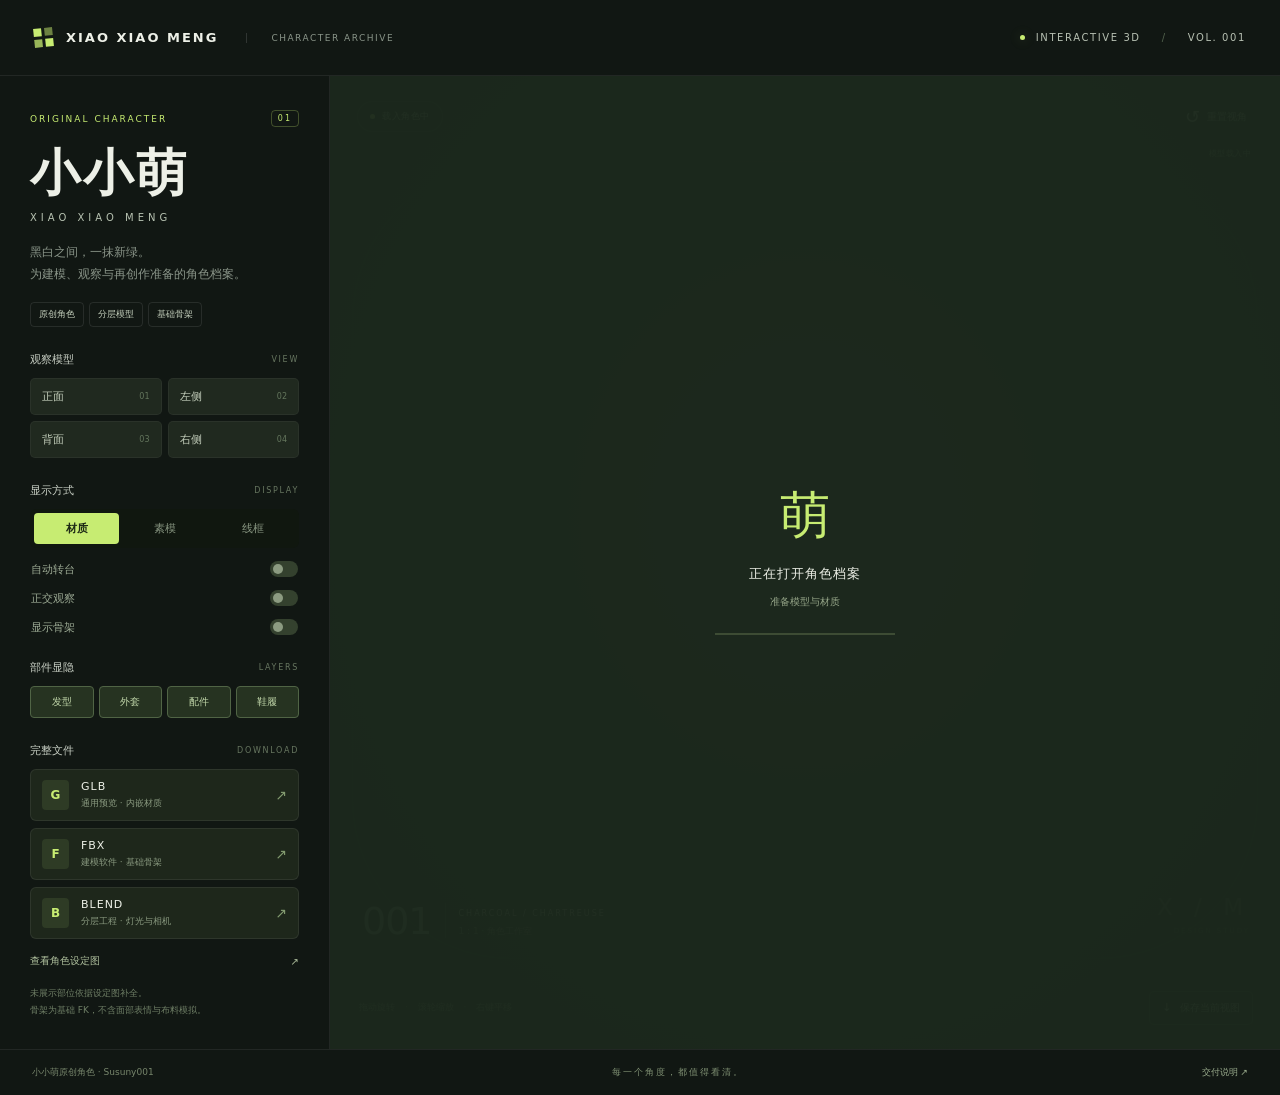
==== index.html @ 42beb0b8 "Add Xiaoxiaomeng 3D character, portable models and offline viewer" ====
<!doctype html>
<html lang="zh-CN">
<head>
  <meta charset="utf-8">
  <meta name="viewport" content="width=device-width, initial-scale=1">
  <meta name="theme-color" content="#151a16">
  <title>小小萌 · 3D 角色档案</title>
  <link rel="icon" href="data:image/svg+xml,%3Csvg xmlns='http://www.w3.org/2000/svg' viewBox='0 0 40 40'%3E%3Crect width='40' height='40' rx='10' fill='%23c8ed65'/%3E%3Cpath d='M10 10h9v9h-9zm11 0h9v9h-9zM10 21h9v9h-9zm11 0h9v9h-9z' fill='%23151a16'/%3E%3C/svg%3E">
  <link rel="stylesheet" href="viewer/style.css">
  <script type="importmap">{"imports":{"three":"./viewer/vendor/three.module.js"}}</script>
</head>
<body>
<header class="topbar">
  <a class="brand" href="./"><span class="brand-mark"><i></i><i></i><i></i><i></i></span> XIAO XIAO MENG <span class="edition">CHARACTER ARCHIVE</span></a>
  <span class="header-right"><span class="live-dot"></span> INTERACTIVE 3D <span class="separator">/</span> VOL. 001</span>
</header>
<main class="workspace">
  <aside class="sidebar">
    <div class="eyebrow">ORIGINAL CHARACTER <span>01</span></div>
    <h1>小小萌<span>XIAO XIAO MENG</span></h1>
    <p class="intro">黑白之间，一抹新绿。<br>为建模、观察与再创作准备的角色档案。</p>
    <div class="tags"><span>原创角色</span><span>分层模型</span><span>基础骨架</span></div>
    <div class="section-label">观察模型 <span>VIEW</span></div>
    <div class="view-grid" aria-label="相机视角">
      <button data-view="front">正面 <span>01</span></button>
      <button data-view="left">左侧 <span>02</span></button>
      <button data-view="back">背面 <span>03</span></button>
      <button data-view="right">右侧 <span>04</span></button>
    </div>
    <div class="section-label">显示方式 <span>DISPLAY</span></div>
    <div class="segmented" aria-label="模型显示方式"><button data-mode="material" class="active">材质</button><button data-mode="clay">素模</button><button data-mode="wire">线框</button></div>
    <div class="switch-row"><label for="rotate">自动转台</label><input id="rotate" type="checkbox" role="switch"></div>
    <div class="switch-row"><label for="ortho">正交观察</label><input id="ortho" type="checkbox" role="switch"></div>
    <div class="switch-row"><label for="skeleton">显示骨架</label><input id="skeleton" type="checkbox" role="switch"></div>
    <div class="section-label">部件显隐 <span>LAYERS</span></div>
    <div class="layer-controls"><button data-layer="hair" aria-pressed="true">发型</button><button data-layer="jacket" aria-pressed="true">外套</button><button data-layer="accessories" aria-pressed="true">配件</button><button data-layer="shoes" aria-pressed="true">鞋履</button></div>
    <div class="section-label">完整文件 <span>DOWNLOAD</span></div>
    <div class="downloads">
      <a href="models/xiaoxiaomeng.glb" download><span class="file-icon">G</span><span>GLB <small>通用预览 · 内嵌材质</small></span><b>↗</b></a>
      <a href="models/xiaoxiaomeng.fbx" download><span class="file-icon">F</span><span>FBX <small>建模软件 · 基础骨架</small></span><b>↗</b></a>
      <a href="models/xiaoxiaomeng.blend" download><span class="file-icon">B</span><span>BLEND <small>分层工程 · 灯光与相机</small></span><b>↗</b></a>
    </div>
    <a class="sheet-link" href="assets/xiaoxiaomeng-character-model-sheet.png" target="_blank" rel="noreferrer">查看角色设定图 <span>↗</span></a>
    <p class="small-note">未展示部位依据设定图补全。<br>骨架为基础 FK，不含面部表情与布料模拟。</p>
  </aside>
  <section class="stage" aria-label="小小萌交互式三维预览">
    <div class="stage-top"><span class="status-pill"><i></i><span id="model-status">载入角色中</span></span><button id="reset" title="重置相机">↺ <span>重置视角</span></button></div>
    <div class="stage-type" aria-hidden="true">小<br>小<br>萌</div>
    <div id="canvas-container"></div>
    <div id="loading" class="loading"><div class="loader-logo">萌</div><strong id="load-title">正在打开角色档案</strong><span id="progress">准备模型与材质</span><div class="progress-track"><i id="progress-bar"></i></div></div>
    <div class="stage-caption"><span class="caption-number">001</span><div><strong>CHARCOAL / CHARTREUSE</strong><span>1 : 1 · 角色工作室</span></div></div>
    <div class="stage-bottom"><span>拖动旋转 <i>·</i> 滚轮缩放 <i>·</i> 右键平移</span><button id="screenshot">↓ <span>保存当前视图</span></button></div>
    <div class="model-stats" id="stats">模型载入中</div>
    <div class="stage-corner">X / M<br><span>DESIGN STUDY</span></div>
  </section>
</main>
<footer>小小萌原创角色 · Susuny001 <span>每一个角度，都值得看清。</span><a href="DELIVERY.md">交付说明 ↗</a></footer>
<script type="module" src="viewer/app.js"></script>
<noscript>请启用 JavaScript 以使用三维预览。您仍可使用左侧链接下载三个模型文件。</noscript>
</body>
</html>
---- viewer/style.css ----
@charset "UTF-8";
:root{color-scheme:dark;--bg:#111713;--panel:#19201a;--muted:#8a9589;--ink:#edf0e7;--lime:#c7ec72;--line:#ffffff12}
*{box-sizing:border-box}body{margin:0;background:var(--bg);color:var(--ink);font-family:Inter,"PingFang SC","Microsoft YaHei",system-ui,sans-serif;font-size:14px}button,a,input{-webkit-tap-highlight-color:transparent}button,a{touch-action:manipulation}button{font:inherit;cursor:pointer}a{color:inherit;text-decoration:none}button:focus-visible,a:focus-visible,input:focus-visible{outline:2px solid var(--lime);outline-offset:4px}button:disabled{opacity:.4;cursor:wait}
.topbar{height:76px;display:flex;align-items:center;justify-content:space-between;border-bottom:1px solid var(--line);padding:0 34px}.brand{display:flex;align-items:center;gap:13px;font-size:13px;letter-spacing:2px;font-weight:700}.brand-mark{display:grid;grid-template-columns:8px 8px;grid-template-rows:8px 8px;gap:3px;transform:rotate(-6deg)}.brand-mark i{background:var(--lime)}.brand-mark i:nth-child(2){opacity:.5}.brand-mark i:nth-child(3){opacity:.75}.edition{font-size:9px;color:var(--muted);font-weight:400;letter-spacing:1.5px;margin-left:15px;border-left:1px solid #ffffff22;padding-left:24px}.header-right{font-size:10px;letter-spacing:1.6px;color:#b7c0b2;display:flex;align-items:center;gap:11px}.live-dot{height:5px;width:5px;background:var(--lime);border-radius:50%;box-shadow:0 0 12px #c7ec7240}.separator{color:#53634e;padding:0 10px}
.workspace{max-width:1920px;margin:auto;display:grid;grid-template-columns:330px minmax(0,1fr);min-height:calc(100vh - 123px)}.sidebar{border-right:1px solid var(--line);padding:34px 30px 22px}.eyebrow{font-size:9px;letter-spacing:2px;color:var(--lime);display:flex;justify-content:space-between;align-items:center}.eyebrow span{border:1px solid #c7ec7244;border-radius:4px;padding:3px 6px;font-size:8px}h1{font-size:50px;letter-spacing:3px;margin:20px 0 18px;line-height:1.05;font-weight:750}h1 span{font-size:10px;display:block;font-weight:400;letter-spacing:4px;color:#b8c3b2;margin-top:13px}.intro{font-size:12px;line-height:1.85;color:var(--muted);margin:0 0 17px}.tags{display:flex;gap:5px}.tags span{font-size:9px;border:1px solid #ffffff18;color:#c4cfbc;padding:5px 8px;border-radius:4px}.section-label{display:flex;justify-content:space-between;align-items:center;font-size:11px;margin:25px 0 11px;color:#c9d0c5}.section-label>span{font-size:8px;color:#677660;letter-spacing:1.7px}.view-grid{display:grid;grid-template-columns:1fr 1fr;gap:6px}.view-grid button{display:flex;align-items:center;justify-content:space-between;background:#20291f;color:#c4cfbc;border:1px solid #ffffff0b;border-radius:5px;padding:10px 11px;font-size:11px;transition:.2s}.view-grid button span{font-size:8px;color:#64765d}.view-grid button:hover,.view-grid button.active{border-color:#91ab67;color:var(--lime);background:#293623}.segmented{display:flex;gap:3px;background:#10170f;padding:4px;border-radius:6px;margin-bottom:12px}.segmented button{background:none;color:#879580;border:0;border-radius:4px;flex:1;padding:8px 0;font-size:11px}.segmented button.active{background:#c7ec72;color:#1d2915;font-weight:600}.switch-row{display:flex;align-items:center;justify-content:space-between;margin:13px 1px;font-size:11px;color:#9caa94}.switch-row input{appearance:none;margin:0;width:28px;height:16px;border-radius:10px;background:#34412e;cursor:pointer;position:relative;transition:.2s}.switch-row input:after{content:"";position:absolute;top:3px;left:3px;width:10px;height:10px;border-radius:50%;background:#8c9b81;transition:.2s}.switch-row input:checked{background:var(--lime)}.switch-row input:checked:after{left:15px;background:#26351c}.layer-controls{display:grid;grid-template-columns:repeat(4,1fr);gap:5px}.layer-controls button{font-size:10px;border:1px solid #506445;background:#263321;color:#c0d6a9;border-radius:4px;padding:8px 0}.layer-controls button[aria-pressed=false]{background:#161e14;border-color:#ffffff15;color:#66775c;text-decoration:line-through}.downloads{display:grid;gap:7px}.downloads a{display:flex;align-items:center;gap:12px;border:1px solid #ffffff12;border-radius:6px;padding:10px 11px;background:#1e271b;transition:.2s}.downloads a:hover{border-color:var(--lime);transform:translateX(2px)}.file-icon{height:30px;width:27px;background:#2e3b25;color:#c7ec72;font-size:12px;display:grid;place-items:center;border-radius:4px;font-weight:700}.downloads a>span:nth-child(2){font-size:11px;letter-spacing:1px}.downloads small{display:block;color:#8a9a80;font-size:9px;letter-spacing:0;margin-top:4px}.downloads b{margin-left:auto;font-weight:400;color:#839b70}.sheet-link{display:flex;align-items:center;justify-content:space-between;margin:15px 0 0;font-size:10px;color:#b0c19e}.sheet-link:hover{color:var(--lime)}.small-note{font-size:9px;color:#6f7f66;line-height:1.8;margin-top:17px}
.stage{position:relative;background:radial-gradient(ellipse at 50% 45%,#35402e 0%,#222d20 45%,#172015 100%);overflow:hidden;min-height:840px}.stage-top{position:absolute;z-index:3;top:25px;left:27px;right:27px;display:flex;justify-content:space-between;align-items:center}.status-pill{border:1px solid #ffffff17;border-radius:30px;padding:8px 12px;background:#1b251b99;font-size:9px;letter-spacing:.6px;color:#b6c7a7;display:flex;align-items:center;gap:7px}.status-pill i{height:5px;width:5px;background:#c7ec72;border-radius:50%}.stage button{border:0;background:none;color:#aebea0;font-size:11px}.stage button:hover{color:var(--lime)}#reset{font-size:18px;display:flex;align-items:center;gap:7px}#reset span{font-size:10px}.stage-type{position:absolute;left:34px;top:18%;font-size:clamp(60px,8vw,125px);font-weight:800;line-height:1.17;color:#d3e2c307;letter-spacing:-2px;pointer-events:none}.stage:after{content:"";pointer-events:none;position:absolute;inset:85px 22px 90px;border:1px solid #d4e5c807;border-radius:160px}.stage-caption{position:absolute;bottom:106px;left:32px;display:flex;align-items:center;gap:13px;pointer-events:none}.caption-number{font-size:38px;font-weight:200;color:#d7e5ca99;letter-spacing:-1px}.stage-caption>div{border-left:1px solid #a0bb8544;padding-left:13px}.stage-caption strong{font-size:8px;letter-spacing:2px;font-weight:500;color:#b6cba2}.stage-caption>div>span{display:block;font-size:9px;margin-top:6px;color:#778c68}.stage-bottom{position:absolute;bottom:24px;left:29px;right:27px;display:flex;justify-content:space-between;align-items:center;z-index:4;color:#819474;font-size:9px}.stage-bottom i{font-style:normal;padding:0 7px;color:#4f6543}.stage-bottom button{border:1px solid #859b6e44;background:#1c281a80;padding:9px 12px;border-radius:5px;font-size:11px}.stage-bottom button span{font-size:10px;margin-left:5px}.model-stats{position:absolute;right:29px;top:72px;font-size:8px;letter-spacing:.5px;color:#8ca07b;max-width:50%;text-align:right}.stage-corner{position:absolute;right:30px;bottom:114px;text-align:right;font-size:23px;font-weight:200;color:#a9c09155;letter-spacing:7px;pointer-events:none}.stage-corner span{font-size:7px;letter-spacing:2px;display:block;margin-top:7px;color:#748a6266}#canvas-container{position:absolute;inset:0}#canvas-container canvas{width:100%;height:100%;display:block;touch-action:none;position:relative;z-index:2}.loading{position:absolute;inset:0;display:flex;align-items:center;justify-content:center;flex-direction:column;z-index:6;background:#1c281df5;transition:opacity .5s}.loading.done{opacity:0;pointer-events:none}.loader-logo{color:var(--lime);font-size:50px;line-height:1;margin-bottom:25px}.loading strong{font-size:13px;font-weight:500;letter-spacing:1px}.loading>span{font-size:10px;color:#95a588;margin-top:12px}.progress-track{width:180px;height:2px;background:#3d4c34;margin-top:24px}.progress-track i{display:block;width:0;height:2px;background:var(--lime);transition:width .3s}footer{display:flex;justify-content:space-between;align-items:center;padding:16px 32px;border-top:1px solid var(--line);font-size:9px;color:#77866c}footer>span{letter-spacing:2px;color:#7e8f72}footer>a{color:#9bad8e}footer>a:hover{color:var(--lime)}
@media(min-width:1600px){.workspace{grid-template-columns:365px minmax(0,1fr)}.sidebar{padding:40px}.stage{min-height:900px}}
@media(max-width:950px){.edition{display:none}.workspace{grid-template-columns:270px minmax(0,1fr)}.sidebar{padding:25px 20px}.header-right{font-size:8px}h1{font-size:43px}.stage{min-height:850px}.stage-caption{left:20px}.caption-number{font-size:28px}.stage-bottom>span{max-width:150px;line-height:1.8}.stage-corner{display:none}}
@media(max-width:680px){.topbar{height:60px;padding:0 18px}.brand{font-size:10px;letter-spacing:1.4px;gap:10px}.header-right{font-size:7px;gap:6px;letter-spacing:1px}.header-right .separator{padding:0}.workspace{display:flex;flex-direction:column}.stage{order:-1;min-height:620px;height:75svh;max-height:850px}.sidebar{border-right:0;border-top:1px solid var(--line);padding:26px 24px;display:grid;grid-template-columns:1fr 1fr;gap:0 22px}.eyebrow,h1,.intro,.tags,.small-note{grid-column:1/-1}h1{font-size:46px}.section-label{grid-column:1/-1;margin-top:22px}.view-grid,.segmented,.layer-controls,.downloads,.sheet-link{grid-column:1/-1}.view-grid{grid-template-columns:repeat(4,1fr)}.view-grid button{padding:10px;font-size:10px}.view-grid button span{display:none}.switch-row{grid-column:1/-1}.downloads{grid-template-columns:repeat(3,1fr)}.downloads a{padding:10px 7px;gap:7px}.downloads a small{font-size:8px}.downloads a b{display:none}.file-icon{height:26px;width:20px;flex-shrink:0}.stage-top{left:18px;right:18px;top:19px}.stage-type{font-size:85px;left:19px}.stage-caption{left:20px;bottom:88px}.stage-bottom{left:18px;right:18px;bottom:18px}.stage-bottom>span{max-width:none;font-size:8px}.stage-bottom i{padding:0 3px}.model-stats{top:61px;right:18px;font-size:7px}footer{padding:16px 20px;gap:15px;font-size:8px}footer>span{display:none}}
@media(prefers-reduced-motion:reduce){*{transition:none!important;scroll-behavior:auto!important}}
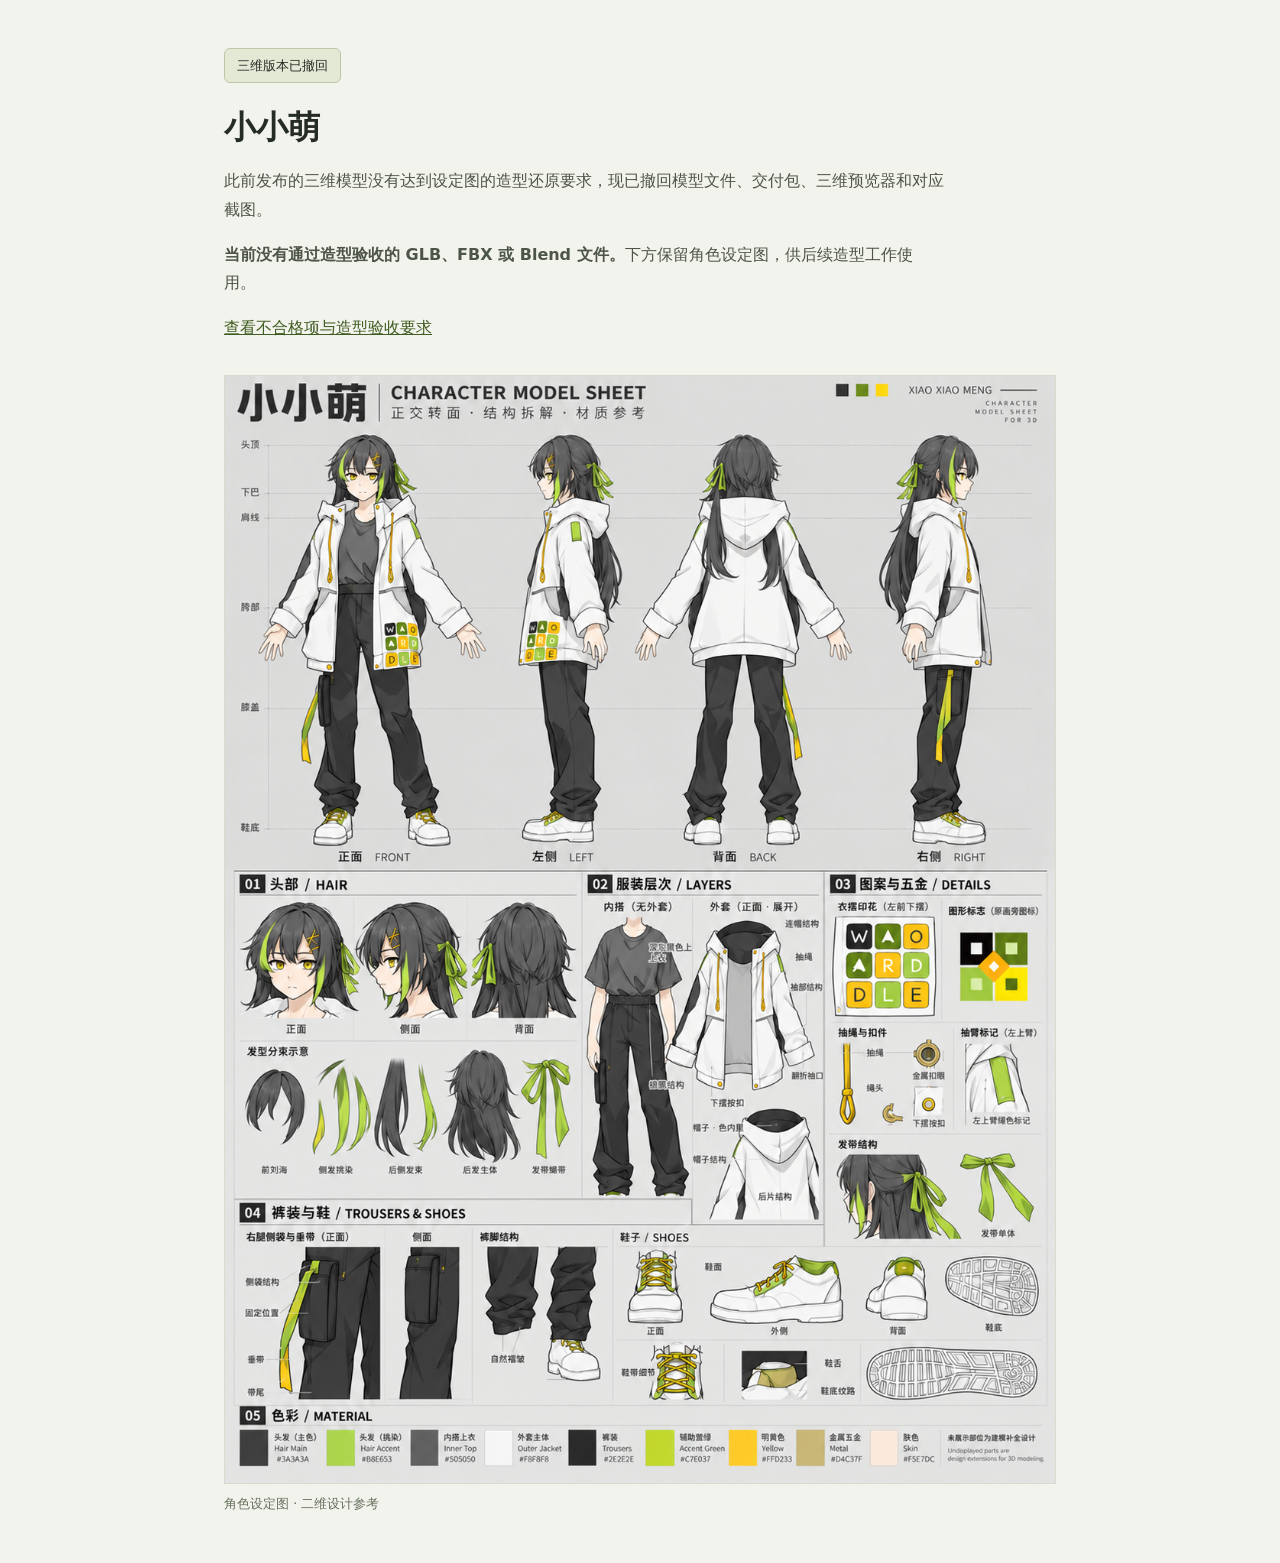
==== commit 2039b5f9: "Withdraw rejected 3D delivery and document visual fidelity failures" ====
--- a/index.html
+++ b/index.html
@@ -2,60 +2,18 @@
 <html lang="zh-CN">
 <head>
   <meta charset="utf-8">
-  <meta name="viewport" content="width=device-width, initial-scale=1">
-  <meta name="theme-color" content="#151a16">
-  <title>小小萌 · 3D 角色档案</title>
-  <link rel="icon" href="data:image/svg+xml,%3Csvg xmlns='http://www.w3.org/2000/svg' viewBox='0 0 40 40'%3E%3Crect width='40' height='40' rx='10' fill='%23c8ed65'/%3E%3Cpath d='M10 10h9v9h-9zm11 0h9v9h-9zM10 21h9v9h-9zm11 0h9v9h-9z' fill='%23151a16'/%3E%3C/svg%3E">
-  <link rel="stylesheet" href="viewer/style.css">
-  <script type="importmap">{"imports":{"three":"./viewer/vendor/three.module.js"}}</script>
+  <meta name="viewport" content="width=device-width,initial-scale=1">
+  <title>小小萌 · 三维版本已撤回</title>
+  <style>
+    *{box-sizing:border-box}body{margin:0;background:#f3f3ed;color:#252c24;font-family:system-ui,"Microsoft YaHei",sans-serif;line-height:1.8}main{max-width:880px;margin:0 auto;padding:48px 24px}.status{display:inline-block;padding:5px 12px;background:#e4e9d6;border:1px solid #bcc7a8;border-radius:6px;font-size:13px}h1{font-size:32px;line-height:1.3;margin:24px 0 18px}p{max-width:720px;color:#4c5547}a{color:#405d22}figure{margin:32px 0 0}img{display:block;max-width:100%;height:auto;border:1px solid #d8dccf}figcaption{font-size:13px;color:#66715e;margin-top:8px}
+  </style>
 </head>
-<body>
-<header class="topbar">
-  <a class="brand" href="./"><span class="brand-mark"><i></i><i></i><i></i><i></i></span> XIAO XIAO MENG <span class="edition">CHARACTER ARCHIVE</span></a>
-  <span class="header-right"><span class="live-dot"></span> INTERACTIVE 3D <span class="separator">/</span> VOL. 001</span>
-</header>
-<main class="workspace">
-  <aside class="sidebar">
-    <div class="eyebrow">ORIGINAL CHARACTER <span>01</span></div>
-    <h1>小小萌<span>XIAO XIAO MENG</span></h1>
-    <p class="intro">黑白之间，一抹新绿。<br>为建模、观察与再创作准备的角色档案。</p>
-    <div class="tags"><span>原创角色</span><span>分层模型</span><span>基础骨架</span></div>
-    <div class="section-label">观察模型 <span>VIEW</span></div>
-    <div class="view-grid" aria-label="相机视角">
-      <button data-view="front">正面 <span>01</span></button>
-      <button data-view="left">左侧 <span>02</span></button>
-      <button data-view="back">背面 <span>03</span></button>
-      <button data-view="right">右侧 <span>04</span></button>
-    </div>
-    <div class="section-label">显示方式 <span>DISPLAY</span></div>
-    <div class="segmented" aria-label="模型显示方式"><button data-mode="material" class="active">材质</button><button data-mode="clay">素模</button><button data-mode="wire">线框</button></div>
-    <div class="switch-row"><label for="rotate">自动转台</label><input id="rotate" type="checkbox" role="switch"></div>
-    <div class="switch-row"><label for="ortho">正交观察</label><input id="ortho" type="checkbox" role="switch"></div>
-    <div class="switch-row"><label for="skeleton">显示骨架</label><input id="skeleton" type="checkbox" role="switch"></div>
-    <div class="section-label">部件显隐 <span>LAYERS</span></div>
-    <div class="layer-controls"><button data-layer="hair" aria-pressed="true">发型</button><button data-layer="jacket" aria-pressed="true">外套</button><button data-layer="accessories" aria-pressed="true">配件</button><button data-layer="shoes" aria-pressed="true">鞋履</button></div>
-    <div class="section-label">完整文件 <span>DOWNLOAD</span></div>
-    <div class="downloads">
-      <a href="models/xiaoxiaomeng.glb" download><span class="file-icon">G</span><span>GLB <small>通用预览 · 内嵌材质</small></span><b>↗</b></a>
-      <a href="models/xiaoxiaomeng.fbx" download><span class="file-icon">F</span><span>FBX <small>建模软件 · 基础骨架</small></span><b>↗</b></a>
-      <a href="models/xiaoxiaomeng.blend" download><span class="file-icon">B</span><span>BLEND <small>分层工程 · 灯光与相机</small></span><b>↗</b></a>
-    </div>
-    <a class="sheet-link" href="assets/xiaoxiaomeng-character-model-sheet.png" target="_blank" rel="noreferrer">查看角色设定图 <span>↗</span></a>
-    <p class="small-note">未展示部位依据设定图补全。<br>骨架为基础 FK，不含面部表情与布料模拟。</p>
-  </aside>
-  <section class="stage" aria-label="小小萌交互式三维预览">
-    <div class="stage-top"><span class="status-pill"><i></i><span id="model-status">载入角色中</span></span><button id="reset" title="重置相机">↺ <span>重置视角</span></button></div>
-    <div class="stage-type" aria-hidden="true">小<br>小<br>萌</div>
-    <div id="canvas-container"></div>
-    <div id="loading" class="loading"><div class="loader-logo">萌</div><strong id="load-title">正在打开角色档案</strong><span id="progress">准备模型与材质</span><div class="progress-track"><i id="progress-bar"></i></div></div>
-    <div class="stage-caption"><span class="caption-number">001</span><div><strong>CHARCOAL / CHARTREUSE</strong><span>1 : 1 · 角色工作室</span></div></div>
-    <div class="stage-bottom"><span>拖动旋转 <i>·</i> 滚轮缩放 <i>·</i> 右键平移</span><button id="screenshot">↓ <span>保存当前视图</span></button></div>
-    <div class="model-stats" id="stats">模型载入中</div>
-    <div class="stage-corner">X / M<br><span>DESIGN STUDY</span></div>
-  </section>
-</main>
-<footer>小小萌原创角色 · Susuny001 <span>每一个角度，都值得看清。</span><a href="DELIVERY.md">交付说明 ↗</a></footer>
-<script type="module" src="viewer/app.js"></script>
-<noscript>请启用 JavaScript 以使用三维预览。您仍可使用左侧链接下载三个模型文件。</noscript>
-</body>
+<body><main>
+  <span class="status">三维版本已撤回</span>
+  <h1>小小萌</h1>
+  <p>此前发布的三维模型没有达到设定图的造型还原要求，现已撤回模型文件、交付包、三维预览器和对应截图。</p>
+  <p><strong>当前没有通过造型验收的 GLB、FBX 或 Blend 文件。</strong>下方保留角色设定图，供后续造型工作使用。</p>
+  <p><a href="MODELING_REVIEW.md">查看不合格项与造型验收要求</a></p>
+  <figure><img src="assets/xiaoxiaomeng-character-model-sheet.png" alt="小小萌角色设定图；这是二维设计参考，不是三维模型截图"><figcaption>角色设定图 · 二维设计参考</figcaption></figure>
+</main></body>
 </html>
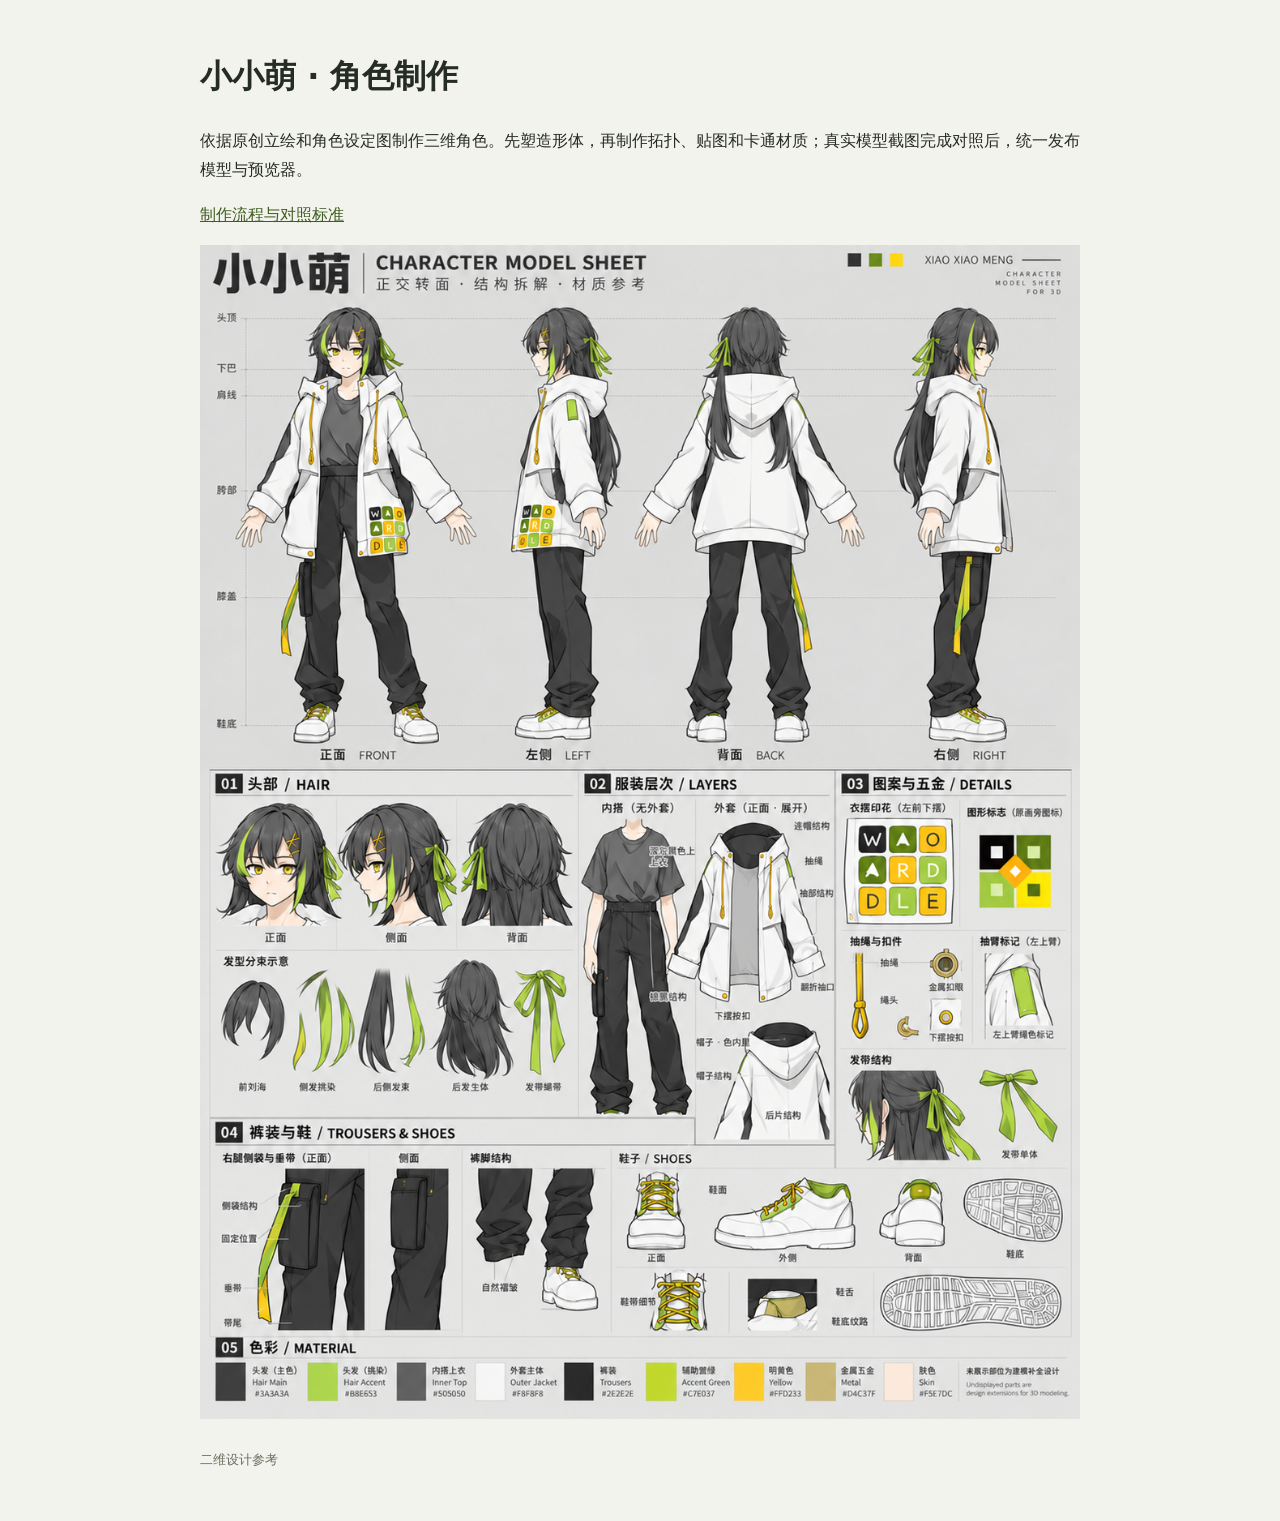
==== commit 494495a9: "Update character production workflow and work-in-progress page" ====
--- a/index.html
+++ b/index.html
@@ -1,19 +1,2 @@
 <!doctype html>
-<html lang="zh-CN">
-<head>
-  <meta charset="utf-8">
-  <meta name="viewport" content="width=device-width,initial-scale=1">
-  <title>小小萌 · 三维版本已撤回</title>
-  <style>
-    *{box-sizing:border-box}body{margin:0;background:#f3f3ed;color:#252c24;font-family:system-ui,"Microsoft YaHei",sans-serif;line-height:1.8}main{max-width:880px;margin:0 auto;padding:48px 24px}.status{display:inline-block;padding:5px 12px;background:#e4e9d6;border:1px solid #bcc7a8;border-radius:6px;font-size:13px}h1{font-size:32px;line-height:1.3;margin:24px 0 18px}p{max-width:720px;color:#4c5547}a{color:#405d22}figure{margin:32px 0 0}img{display:block;max-width:100%;height:auto;border:1px solid #d8dccf}figcaption{font-size:13px;color:#66715e;margin-top:8px}
-  </style>
-</head>
-<body><main>
-  <span class="status">三维版本已撤回</span>
-  <h1>小小萌</h1>
-  <p>此前发布的三维模型没有达到设定图的造型还原要求，现已撤回模型文件、交付包、三维预览器和对应截图。</p>
-  <p><strong>当前没有通过造型验收的 GLB、FBX 或 Blend 文件。</strong>下方保留角色设定图，供后续造型工作使用。</p>
-  <p><a href="MODELING_REVIEW.md">查看不合格项与造型验收要求</a></p>
-  <figure><img src="assets/xiaoxiaomeng-character-model-sheet.png" alt="小小萌角色设定图；这是二维设计参考，不是三维模型截图"><figcaption>角色设定图 · 二维设计参考</figcaption></figure>
-</main></body>
-</html>
+<html lang="zh-CN"><head><meta charset="utf-8"><meta name="viewport" content="width=device-width,initial-scale=1"><title>小小萌 · 角色制作</title><style>body{max-width:880px;margin:48px auto;padding:0 24px;background:#f3f3ed;color:#252c24;font:16px/1.8 system-ui,sans-serif}img{max-width:100%;height:auto}a{color:#405d22}small{color:#68705e}</style></head><body><h1>小小萌 · 角色制作</h1><p>依据原创立绘和角色设定图制作三维角色。先塑造形体，再制作拓扑、贴图和卡通材质；真实模型截图完成对照后，统一发布模型与预览器。</p><p><a href="MODELING_REVIEW.md">制作流程与对照标准</a></p><img src="assets/xiaoxiaomeng-character-model-sheet.png" alt="小小萌角色设定图"><p><small>二维设计参考</small></p></body></html>
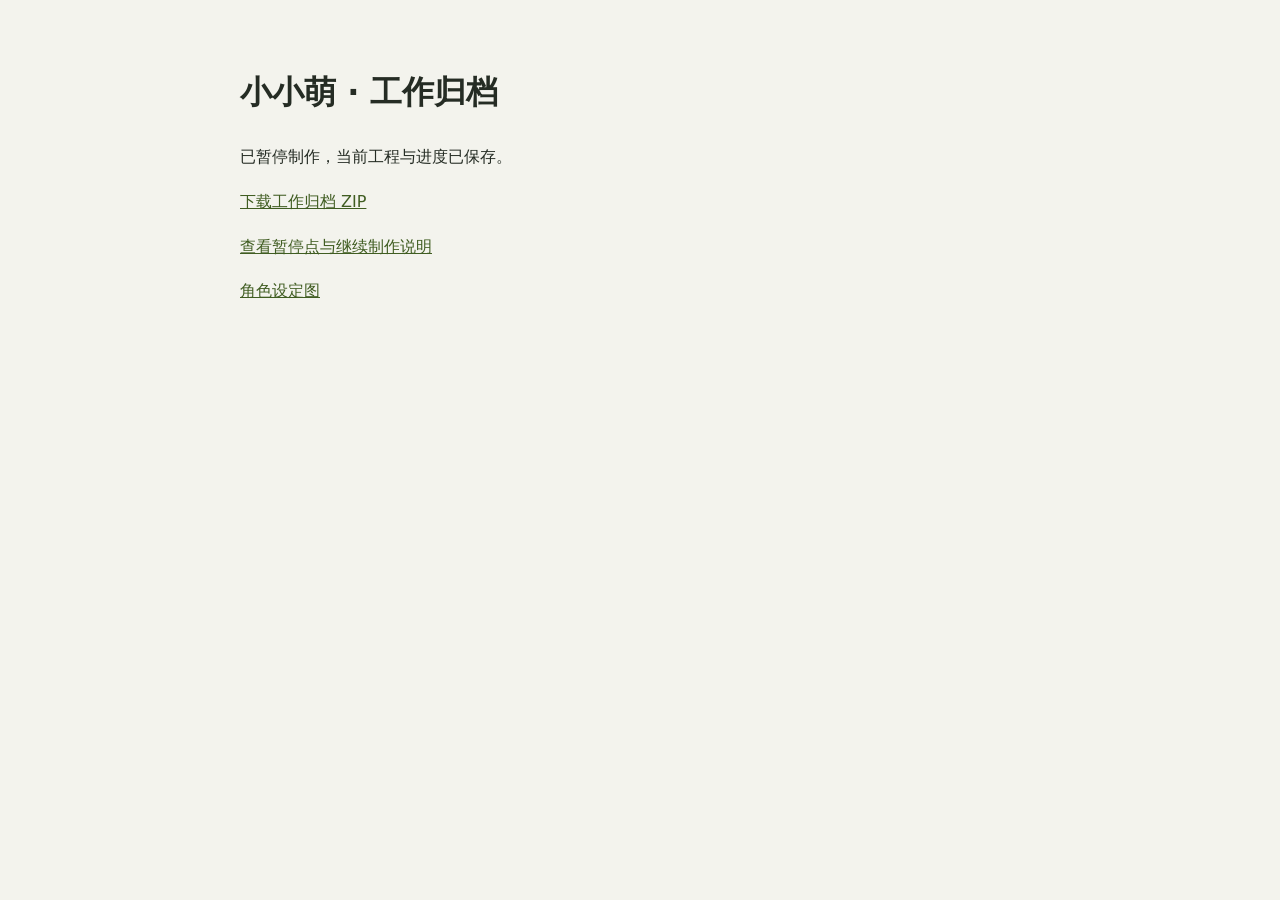
==== commit 13feaa51: "Archive current character modeling work and pause production" ====
--- a/index.html
+++ b/index.html
@@ -1,2 +1 @@
-<!doctype html>
-<html lang="zh-CN"><head><meta charset="utf-8"><meta name="viewport" content="width=device-width,initial-scale=1"><title>小小萌 · 角色制作</title><style>body{max-width:880px;margin:48px auto;padding:0 24px;background:#f3f3ed;color:#252c24;font:16px/1.8 system-ui,sans-serif}img{max-width:100%;height:auto}a{color:#405d22}small{color:#68705e}</style></head><body><h1>小小萌 · 角色制作</h1><p>依据原创立绘和角色设定图制作三维角色。先塑造形体，再制作拓扑、贴图和卡通材质；真实模型截图完成对照后，统一发布模型与预览器。</p><p><a href="MODELING_REVIEW.md">制作流程与对照标准</a></p><img src="assets/xiaoxiaomeng-character-model-sheet.png" alt="小小萌角色设定图"><p><small>二维设计参考</small></p></body></html>+<!doctype html><html lang="zh-CN"><head><meta charset="utf-8"><meta name="viewport" content="width=device-width,initial-scale=1"><title>小小萌 · 工作归档</title><style>body{max-width:800px;margin:64px auto;padding:0 24px;background:#f3f3ed;color:#252c24;font:16px/1.8 system-ui,sans-serif}a{color:#405d22}</style></head><body><h1>小小萌 · 工作归档</h1><p>已暂停制作，当前工程与进度已保存。</p><p><a href="archives/xiaoxiaomeng-work-in-progress.zip" download>下载工作归档 ZIP</a></p><p><a href="archives/PROGRESS.md">查看暂停点与继续制作说明</a></p><p><a href="assets/xiaoxiaomeng-character-model-sheet.png">角色设定图</a></p></body></html>
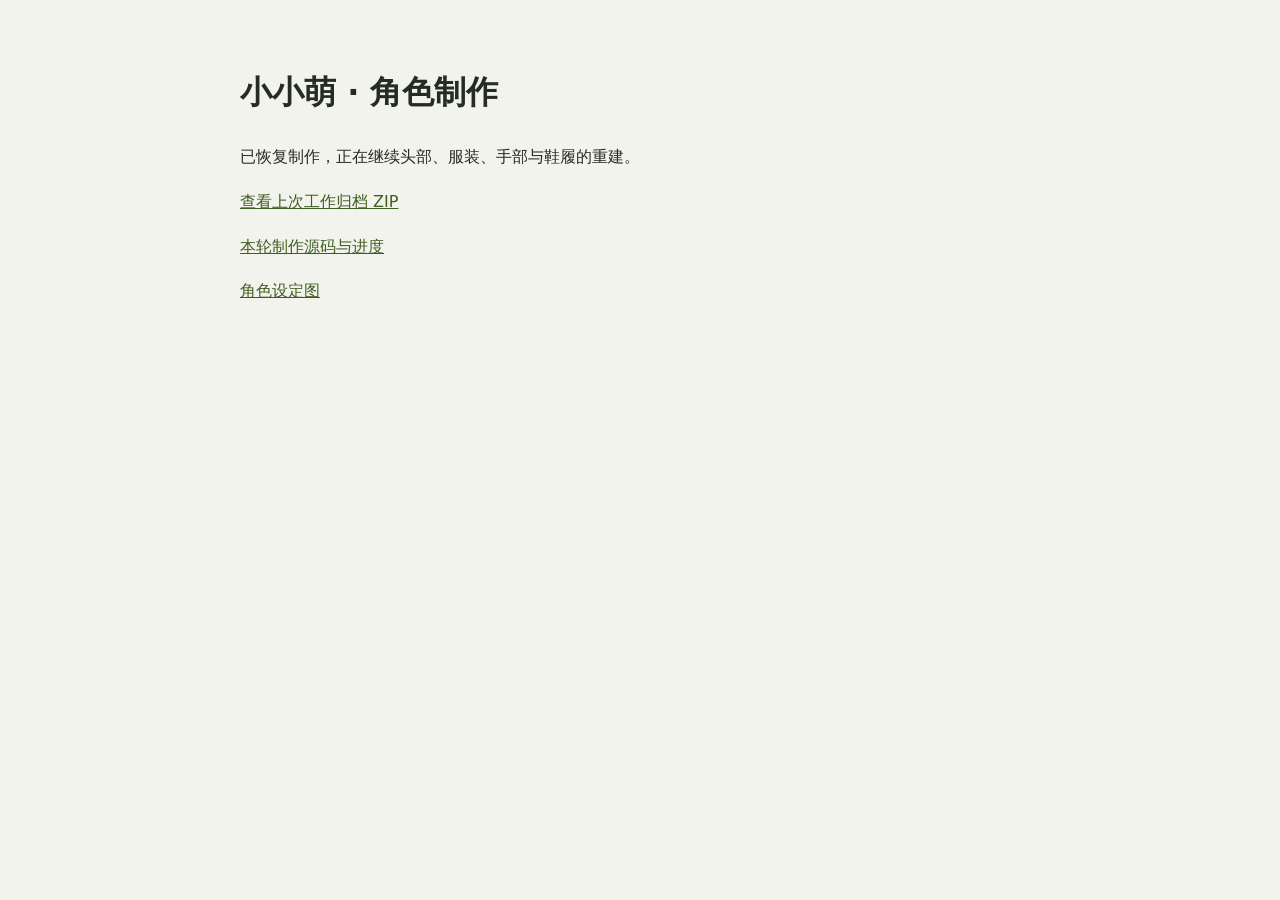
==== commit 5c54f2c8: "Continue sculpted character surfaces and toon modeling workflow" ====
--- a/index.html
+++ b/index.html
@@ -1 +1 @@
-<!doctype html><html lang="zh-CN"><head><meta charset="utf-8"><meta name="viewport" content="width=device-width,initial-scale=1"><title>小小萌 · 工作归档</title><style>body{max-width:800px;margin:64px auto;padding:0 24px;background:#f3f3ed;color:#252c24;font:16px/1.8 system-ui,sans-serif}a{color:#405d22}</style></head><body><h1>小小萌 · 工作归档</h1><p>已暂停制作，当前工程与进度已保存。</p><p><a href="archives/xiaoxiaomeng-work-in-progress.zip" download>下载工作归档 ZIP</a></p><p><a href="archives/PROGRESS.md">查看暂停点与继续制作说明</a></p><p><a href="assets/xiaoxiaomeng-character-model-sheet.png">角色设定图</a></p></body></html>+<!doctype html><html lang="zh-CN"><head><meta charset="utf-8"><meta name="viewport" content="width=device-width,initial-scale=1"><title>小小萌 · 角色制作</title><style>body{max-width:800px;margin:64px auto;padding:0 24px;background:#f3f3ed;color:#252c24;font:16px/1.8 system-ui,sans-serif}a{color:#405d22}</style></head><body><h1>小小萌 · 角色制作</h1><p>已恢复制作，正在继续头部、服装、手部与鞋履的重建。</p><p><a href="archives/xiaoxiaomeng-work-in-progress.zip" download>查看上次工作归档 ZIP</a></p><p><a href="modeling/v3/README.md">本轮制作源码与进度</a></p><p><a href="assets/xiaoxiaomeng-character-model-sheet.png">角色设定图</a></p></body></html>
